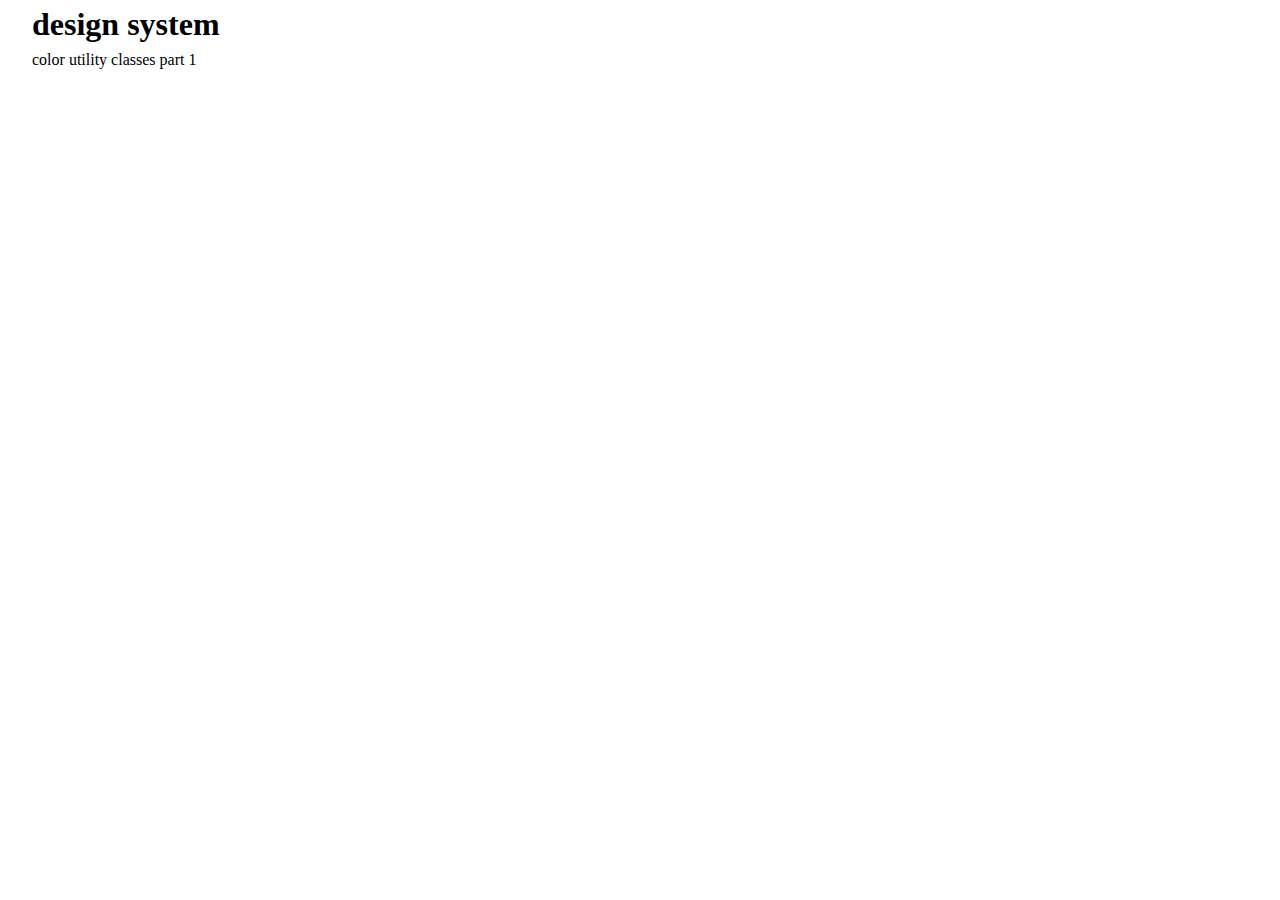
==== design-system.html @ 4968fc54 "color utility classes" ====
<!DOCTYPE html>
<html lang="en">
  <head>
    <meta charset="UTF-8" />
    <meta http-equiv="X-UA-Compatible" content="IE=edge" />
    <meta name="viewport" content="width=device-width, initial-scale=1.0" />
    <link rel="stylesheet" href="./index.css" />
    <title>Design System</title>
  </head>
  <body>
    <div class="container">
      <h1>design system</h1>
      <section id="colors"></section>
      <p>color utility classes part 1</p>
    </div>
  </body>
</html>
---- index.css ----
@charset "UTF-8";
/* Custom Properties begin */
:root {
  --clr-dark: 230 35% 7%;
  --clr-light: 231 77% 90%;
  --clr-white: 0 0% 100%;
}

/* Custom Properties end */
/* CSS Reset begin */
/* box sizing */
*,
*::before,
*::after {
  box-sizing: border-box;
}

/* margins */
body,
h1,
h2,
h3,
h4,
h5,
h6,
p,
figure,
picture {
  margin: 0;
}

/* set up the body */
body {
  /* browser's 1.4 deafult is too tight */
  line-height: 1.5;
  min-height: 100vh;
}

/* work with images easier */
img,
picture {
  max-width: 100%;
  display: block;
  border: none;
}

/* list styles */
ul[role="list"],
ol[role="list"] {
  list-style: none;
}

/* make forms easier */
input,
button,
textarea,
select {
  font: inherit;
}

textarea {
  resize: none;
}

button,
a {
  cursor: pointer;
  color: inherit;
}

/* remove animations for whom they turn it off #accessibility */
@media (prefers-reduced-motion: reduce) {
  *,
  *::before,
  *::after {
    animation-duration: 0.01ms !important;
    animation-iteration-count: 1 !important;
    transition-duration: 0.01ms !important;
    scroll-behavior: auto !important;
  }
}

/* CSS Reset end */
/* Utility Classes begin */
/*
• makes things modular
• does 1 thing only
*/
.flex {
  display: flex;
  /* Custom Property with a given default value */
  gap: var(--gap, 1rem);
}

.grid {
  display: grid;
  /* Custom Property with a given default value */
  gap: var(--gap, 1rem);
}

.container {
  margin: 0 auto;
  padding: 0 2em;
  max-width: 80rem;
}

/*
for screen reader technology
visually hide content from visually impaired users, but keep the content in the page (not in the flow)
display: none would take it out of the DOM
*/
.sr-only {
  position: absolute;
  width: 1px;
  height: 1px;
  padding: 0;
  margin: -1px;
  overflow: hidden;
  clip: rect(0, 0, 0, 0);
  white-space: nowrap;
  /* added line */
  border: 0;
}

/* Colors (of Utility Classes) */
/* Utility Classes end */
h1 {
  color: var(--clr-dark);
}
/*# sourceMappingURL=index.css.map */
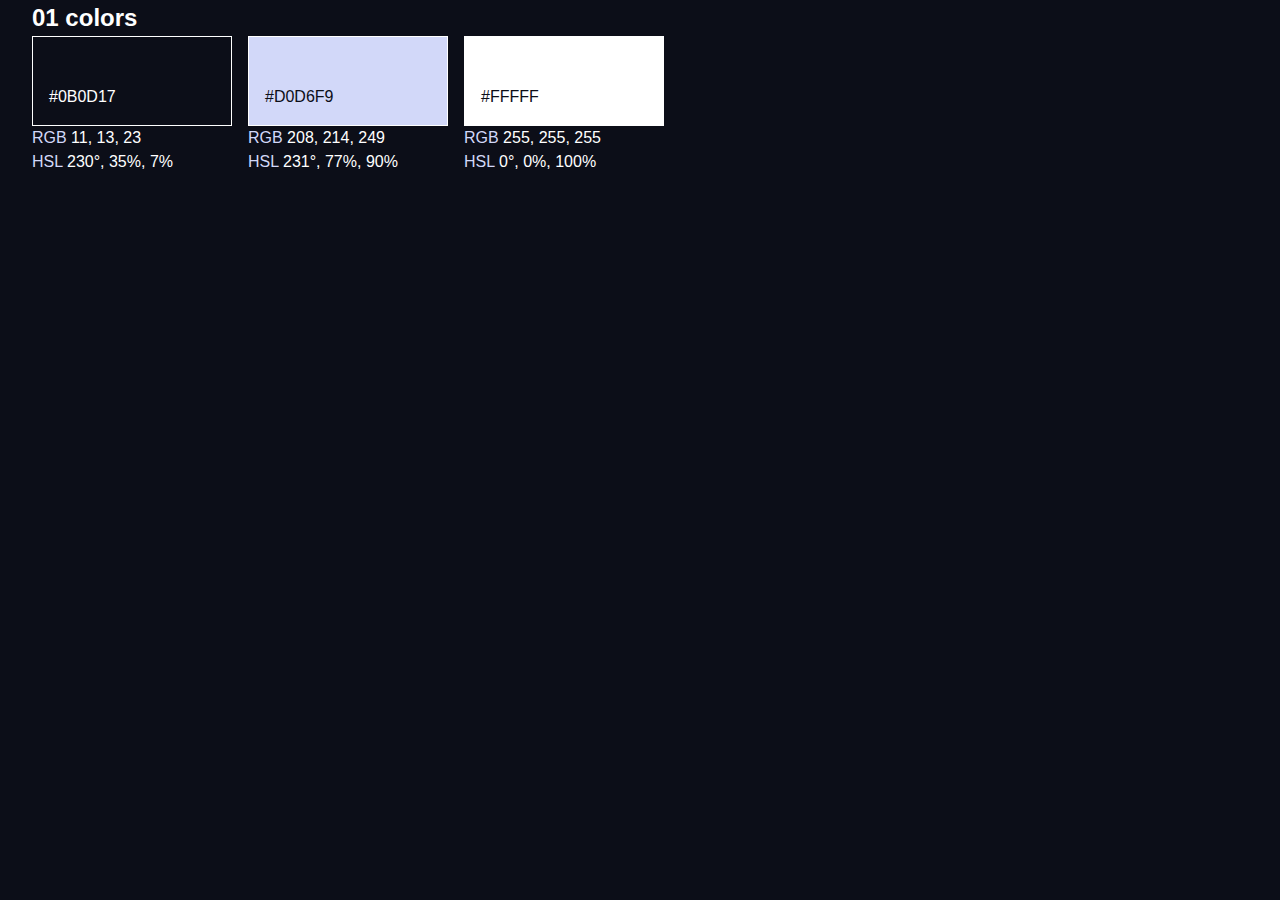
==== commit e379e46b: "use utility color classes" ====
--- a/design-system.html
+++ b/design-system.html
@@ -4,14 +4,29 @@
     <meta charset="UTF-8" />
     <meta http-equiv="X-UA-Compatible" content="IE=edge" />
     <meta name="viewport" content="width=device-width, initial-scale=1.0" />
-    <link rel="stylesheet" href="./index.css" />
+    <link rel="stylesheet" href="style.css" />
     <title>Design System</title>
   </head>
-  <body>
+  <body class="bg-dark text-white">
     <div class="container">
-      <h1>design system</h1>
-      <section id="colors"></section>
-      <p>color utility classes part 1</p>
+      <h2 style="display: block"><span>01</span> colors</h2>
+      <section id="colors" class="flex">
+        <div class="card-width">
+          <div style="padding: 3rem 1rem 1rem; border: 1px solid white">#0B0D17</div>
+          <p><span class="text-accent">RGB</span> 11, 13, 23</p>
+          <p><span class="text-accent">HSL</span> 230°, 35%, 7%</p>
+        </div>
+        <div class="card-width">
+          <div class="bg-accent text-dark" style="padding: 3rem 1rem 1rem; border: 1px solid white">#D0D6F9</div>
+          <p><span class="text-accent">RGB</span> 208, 214, 249</p>
+          <p><span class="text-accent">HSL</span> 231°, 77%, 90%</p>
+        </div>
+        <div class="card-width">
+          <div class="bg-white text-dark" style="padding: 3rem 1rem 1rem; border: 1px solid white">#FFFFF</div>
+          <p><span class="text-accent">RGB</span> 255, 255, 255</p>
+          <p><span class="text-accent">HSL</span> 0°, 0%, 100%</p>
+        </div>
+      </section>
     </div>
   </body>
 </html>
--- a/style.css
+++ b/style.css
@@ -0,0 +1,166 @@
+/* Custom Properties begin */
+
+:root {
+  --clr-dark: 230 35% 7%;
+  --clr-light: 231 77% 90%;
+  --clr-white: 0 0% 100%;
+}
+
+/* Custom Properties end */
+
+/* CSS Reset begin */
+
+/* box sizing */
+*,
+*::before,
+*::after {
+  box-sizing: border-box;
+}
+
+/* margins */
+body,
+h1,
+h2,
+h3,
+h4,
+h5,
+h6,
+p,
+figure,
+picture {
+  margin: 0;
+}
+
+/* set up the body */
+body {
+  /* browser's 1.4 deafult is too tight */
+  line-height: 1.5;
+  min-height: 100vh;
+}
+
+/* work with images easier */
+img,
+picture {
+  max-width: 100%;
+  display: block;
+  border: none;
+}
+
+/* list styles */
+ul[role="list"],
+ol[role="list"] {
+  list-style: none;
+}
+
+/* make forms easier */
+input,
+button,
+textarea,
+select {
+  font: inherit;
+}
+
+textarea {
+  resize: none;
+}
+
+button,
+a {
+  cursor: pointer;
+  color: inherit;
+}
+
+/* remove animations for whom they turn it off #accessibility */
+@media (prefers-reduced-motion: reduce) {
+  *,
+  *::before,
+  *::after {
+    animation-duration: 0.01ms !important;
+    animation-iteration-count: 1 !important;
+    transition-duration: 0.01ms !important;
+    scroll-behavior: auto !important;
+  }
+}
+
+/* CSS Reset end */
+
+@import url("https://fonts.googleapis.com/css2?family=Barlow+Condensed:ital,wght@0,300;0,400;0,500;0,600;0,700;1,300;1,400;1,500;1,600;1,700&display=swap");
+/* font-family: 'Barlow Condensed', sans-serif; */
+
+* {
+  font-family: "Barlow Condensed", sans-serif;
+}
+
+/* Utility Classes begin */
+
+/*
+• makes things modular
+• does 1 thing only
+*/
+
+.flex {
+  display: flex;
+  /* Custom Property with a given default value */
+  gap: var(--gap, 1rem);
+}
+
+.grid {
+  display: grid;
+  /* Custom Property with a given default value */
+  gap: var(--gap, 1rem);
+}
+
+.container {
+  margin: 0 auto;
+  padding: 0 2em;
+  max-width: 80rem;
+}
+
+.card-width {
+  width: 200px;
+}
+
+/*
+for screen reader technology
+visually hide content from visually impaired users, but keep the content in the page (not in the flow)
+display: none would take it out of the DOM
+*/
+.sr-only {
+  position: absolute;
+  width: 1px;
+  height: 1px;
+  padding: 0;
+  margin: -1px;
+  overflow: hidden;
+  clip: rect(0, 0, 0, 0);
+  white-space: nowrap; /* added line */
+  border: 0;
+}
+
+/* Colors (of Utility Classes) */
+
+.bg-dark {
+  background-color: hsl(var(--clr-dark));
+}
+.bg-accent {
+  background-color: hsl(var(--clr-light));
+}
+.bg-white {
+  background-color: hsl(var(--clr-white));
+}
+
+.example-component {
+  background-color: hsl(var(--clr-light) / 0.2);
+}
+
+.text-dark {
+  color: hsl(var(--clr-dark));
+}
+.text-accent {
+  color: hsl(var(--clr-light));
+}
+.text-white {
+  color: hsl(var(--clr-white));
+}
+
+/* Utility Classes end */
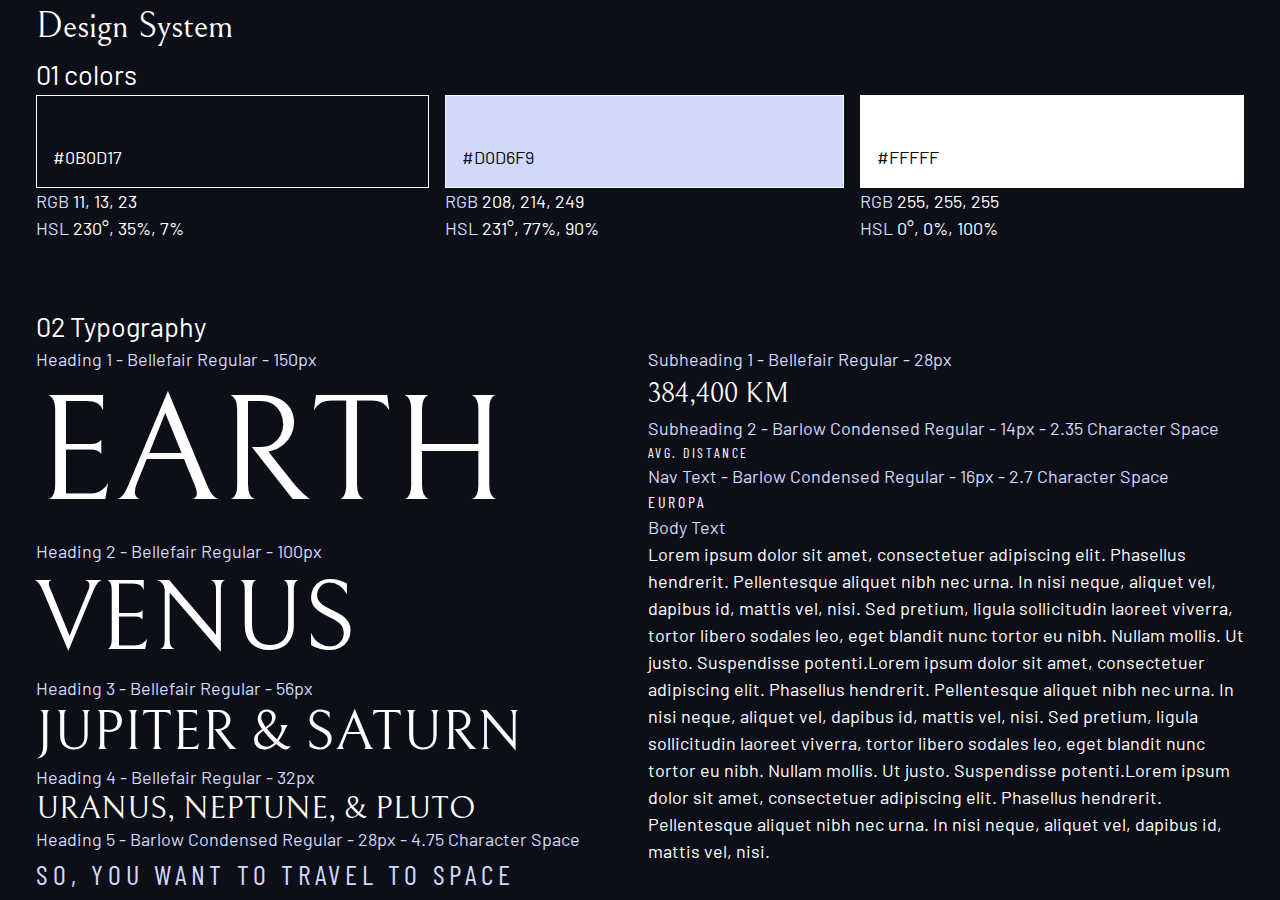
==== commit 3cc8d4af: "typography properties and classes" ====
--- a/design-system.html
+++ b/design-system.html
@@ -7,24 +7,91 @@
     <link rel="stylesheet" href="style.css" />
     <title>Design System</title>
   </head>
-  <body class="bg-dark text-white">
+  <body>
     <div class="container">
-      <h2 style="display: block"><span>01</span> colors</h2>
-      <section id="colors" class="flex">
-        <div class="card-width">
-          <div style="padding: 3rem 1rem 1rem; border: 1px solid white">#0B0D17</div>
-          <p><span class="text-accent">RGB</span> 11, 13, 23</p>
-          <p><span class="text-accent">HSL</span> 230°, 35%, 7%</p>
+      <h1 class="ff-serif">Design System</h1>
+
+      <section id="colors">
+        <h2><span>01</span> colors</h2>
+
+        <div class="flex">
+          <div class="card-width">
+            <div style="padding: 3rem 1rem 1rem; border: 1px solid white">#0B0D17</div>
+            <p><span class="text-accent">RGB</span> 11, 13, 23</p>
+            <p><span class="text-accent">HSL</span> 230°, 35%, 7%</p>
+          </div>
+
+          <div class="card-width">
+            <div class="bg-accent text-dark" style="padding: 3rem 1rem 1rem; border: 1px solid white">#D0D6F9</div>
+            <p><span class="text-accent">RGB</span> 208, 214, 249</p>
+            <p><span class="text-accent">HSL</span> 231°, 77%, 90%</p>
+          </div>
+
+          <div class="card-width">
+            <div class="bg-white text-dark" style="padding: 3rem 1rem 1rem; border: 1px solid white">#FFFFF</div>
+            <p><span class="text-accent">RGB</span> 255, 255, 255</p>
+            <p><span class="text-accent">HSL</span> 0°, 0%, 100%</p>
+          </div>
         </div>
-        <div class="card-width">
-          <div class="bg-accent text-dark" style="padding: 3rem 1rem 1rem; border: 1px solid white">#D0D6F9</div>
-          <p><span class="text-accent">RGB</span> 208, 214, 249</p>
-          <p><span class="text-accent">HSL</span> 231°, 77%, 90%</p>
-        </div>
-        <div class="card-width">
-          <div class="bg-white text-dark" style="padding: 3rem 1rem 1rem; border: 1px solid white">#FFFFF</div>
-          <p><span class="text-accent">RGB</span> 255, 255, 255</p>
-          <p><span class="text-accent">HSL</span> 0°, 0%, 100%</p>
+      </section>
+
+      <section id="typography" style="margin: 4rem 0">
+        <h2><span>02 </span>Typography</h2>
+
+        <div class="flex">
+          <div style="flex-basis: 100%">
+            <div>
+              <p class="text-accent">Heading 1 - Bellefair Regular - 150px</p>
+              <p class="ff-serif fs-900 uppercase">Earth</p>
+            </div>
+            <div>
+              <p class="text-accent">Heading 2 - Bellefair Regular - 100px</p>
+              <p class="ff-serif fs-800 uppercase">Venus</p>
+            </div>
+            <div>
+              <p class="text-accent">Heading 3 - Bellefair Regular - 56px</p>
+              <p class="ff-serif fs-700 uppercase">Jupiter & Saturn</p>
+            </div>
+            <div>
+              <p class="text-accent">Heading 4 - Bellefair Regular - 32px</p>
+              <p class="ff-serif fs-600 uppercase">Uranus, Neptune, & Pluto</p>
+            </div>
+            <div>
+              <p class="text-accent">Heading 5 - Barlow Condensed Regular - 28px - 4.75 Character Space</p>
+              <p class="ff-sans-cond fs-500 uppercase text-accent" style="letter-spacing: 4.75px">
+                So, you want to travel to space
+              </p>
+            </div>
+          </div>
+
+          <div style="flex-basis: 100%">
+            <div>
+              <p class="text-accent">Subheading 1 - Bellefair Regular - 28px</p>
+              <p class="ff-serif fs-500 uppercase">384,400 km</p>
+            </div>
+            <div>
+              <p class="text-accent">Subheading 2 - Barlow Condensed Regular - 14px - 2.35 Character Space</p>
+              <p class="ff-sans-cond fs-200 uppercase letter-spacing-3">Avg. Distance</p>
+            </div>
+            <div>
+              <p class="text-accent">Nav Text - Barlow Condensed Regular - 16px - 2.7 Character Space</p>
+              <p class="ff-sans-cond fs-300 uppercase letter-spacing-2">Europa</p>
+            </div>
+            <div>
+              <p class="text-accent">Body Text</p>
+              <p>
+                Lorem ipsum dolor sit amet, consectetuer adipiscing elit. Phasellus hendrerit. Pellentesque aliquet nibh
+                nec urna. In nisi neque, aliquet vel, dapibus id, mattis vel, nisi. Sed pretium, ligula sollicitudin
+                laoreet viverra, tortor libero sodales leo, eget blandit nunc tortor eu nibh. Nullam mollis. Ut justo.
+                Suspendisse potenti.Lorem ipsum dolor sit amet, consectetuer adipiscing elit. Phasellus hendrerit.
+                Pellentesque aliquet nibh nec urna. In nisi neque, aliquet vel, dapibus id, mattis vel, nisi. Sed
+                pretium, ligula sollicitudin laoreet viverra, tortor libero sodales leo, eget blandit nunc tortor eu
+                nibh. Nullam mollis. Ut justo. Suspendisse potenti.Lorem ipsum dolor sit amet, consectetuer adipiscing
+                elit. Phasellus hendrerit. Pellentesque aliquet nibh nec urna. In nisi neque, aliquet vel, dapibus id,
+                mattis vel, nisi.
+              </p>
+            </div>
+          </div>
         </div>
       </section>
     </div>
--- a/style.css
+++ b/style.css
@@ -1,9 +1,37 @@
+/* Fonts begin */
+
+@import url("https://fonts.googleapis.com/css2?family=Barlow+Condensed:ital,wght@0,300;0,400;0,500;0,600;0,700;1,300;1,400;1,500;1,600;1,700&display=swap");
+/* font-family: 'Barlow Condensed', sans-serif; */
+@import url("https://fonts.googleapis.com/css2?family=Barlow:ital,wght@0,300;0,400;0,500;0,600;0,700;1,300;1,400;1,500;1,600;1,700&family=Bellefair&display=swap");
+/*
+font-family: 'Barlow', sans-serif;
+font-family: 'Bellefair', serif;
+*/
+
+/* Fonts end */
+
 /* Custom Properties begin */
 
 :root {
+  /* colors */
   --clr-dark: 230 35% 7%;
   --clr-light: 231 77% 90%;
   --clr-white: 0 0% 100%;
+  /* rem vs px : for accessibility reasons */
+  /* px / 16 = rem */
+  /* font sizes */
+  --fs-900: 9.375rem;
+  --fs-800: 6.25rem;
+  --fs-700: 3.5rem;
+  --fs-600: 2rem;
+  --fs-500: 1.75rem;
+  --fs-400: 1.125rem;
+  --fs-300: 1rem;
+  --fs-200: 0.875rem;
+  /* font-families */
+  --ff-serif: "Bellefair", serif;
+  --ff-sans-cond: "Barlow Condensed", sans-serif;
+  --ff-sans-normal: "Barlow", sans-serif;
 }
 
 /* Custom Properties end */
@@ -84,11 +112,21 @@
 
 /* CSS Reset end */
 
-@import url("https://fonts.googleapis.com/css2?family=Barlow+Condensed:ital,wght@0,300;0,400;0,500;0,600;0,700;1,300;1,400;1,500;1,600;1,700&display=swap");
-/* font-family: 'Barlow Condensed', sans-serif; */
-
-* {
-  font-family: "Barlow Condensed", sans-serif;
+body {
+  background-color: hsl(var(--clr-dark));
+  color: hsl(var(--clr-white));
+  font-family: var(--ff-sans-normal);
+  font-size: var(--fs-400);
+}
+
+h1,
+h2,
+h3,
+h4,
+h5,
+h6,
+p {
+  font-weight: 400;
 }
 
 /* Utility Classes begin */
@@ -96,6 +134,7 @@
 /*
 • makes things modular
 • does 1 thing only
+• html can be more semantic
 */
 
 .flex {
@@ -117,7 +156,7 @@
 }
 
 .card-width {
-  width: 200px;
+  flex-grow: 1;
 }
 
 /*
@@ -163,4 +202,62 @@
   color: hsl(var(--clr-white));
 }
 
+/* Typography (of Utility Classes) */
+
+.ff-serif {
+  font-family: var(--ff-serif);
+}
+.ff-sans-cond {
+  font-family: var(--ff-sans-cond);
+}
+.ff-sans-normal {
+  font-family: var(--ff-sans-normal);
+}
+
+.letter-spacing-1 {
+  letter-spacing: 4.75px;
+}
+.letter-spacing-2 {
+  letter-spacing: 2.7px;
+}
+.letter-spacing-3 {
+  letter-spacing: 2.35px;
+}
+
+.uppercase {
+  text-transform: uppercase;
+}
+
+.fs-900 {
+  font-size: var(--fs-900);
+}
+.fs-800 {
+  font-size: var(--fs-800);
+}
+.fs-700 {
+  font-size: var(--fs-700);
+}
+.fs-600 {
+  font-size: var(--fs-600);
+}
+.fs-500 {
+  font-size: var(--fs-500);
+}
+.fs-400 {
+  font-size: var(--fs-400);
+}
+.fs-300 {
+  font-size: var(--fs-300);
+}
+.fs-200 {
+  font-size: var(--fs-200);
+}
+
+.fs-900,
+.fs-800,
+.fs-700,
+.fs-600 {
+  line-height: 1.1;
+}
+
 /* Utility Classes end */
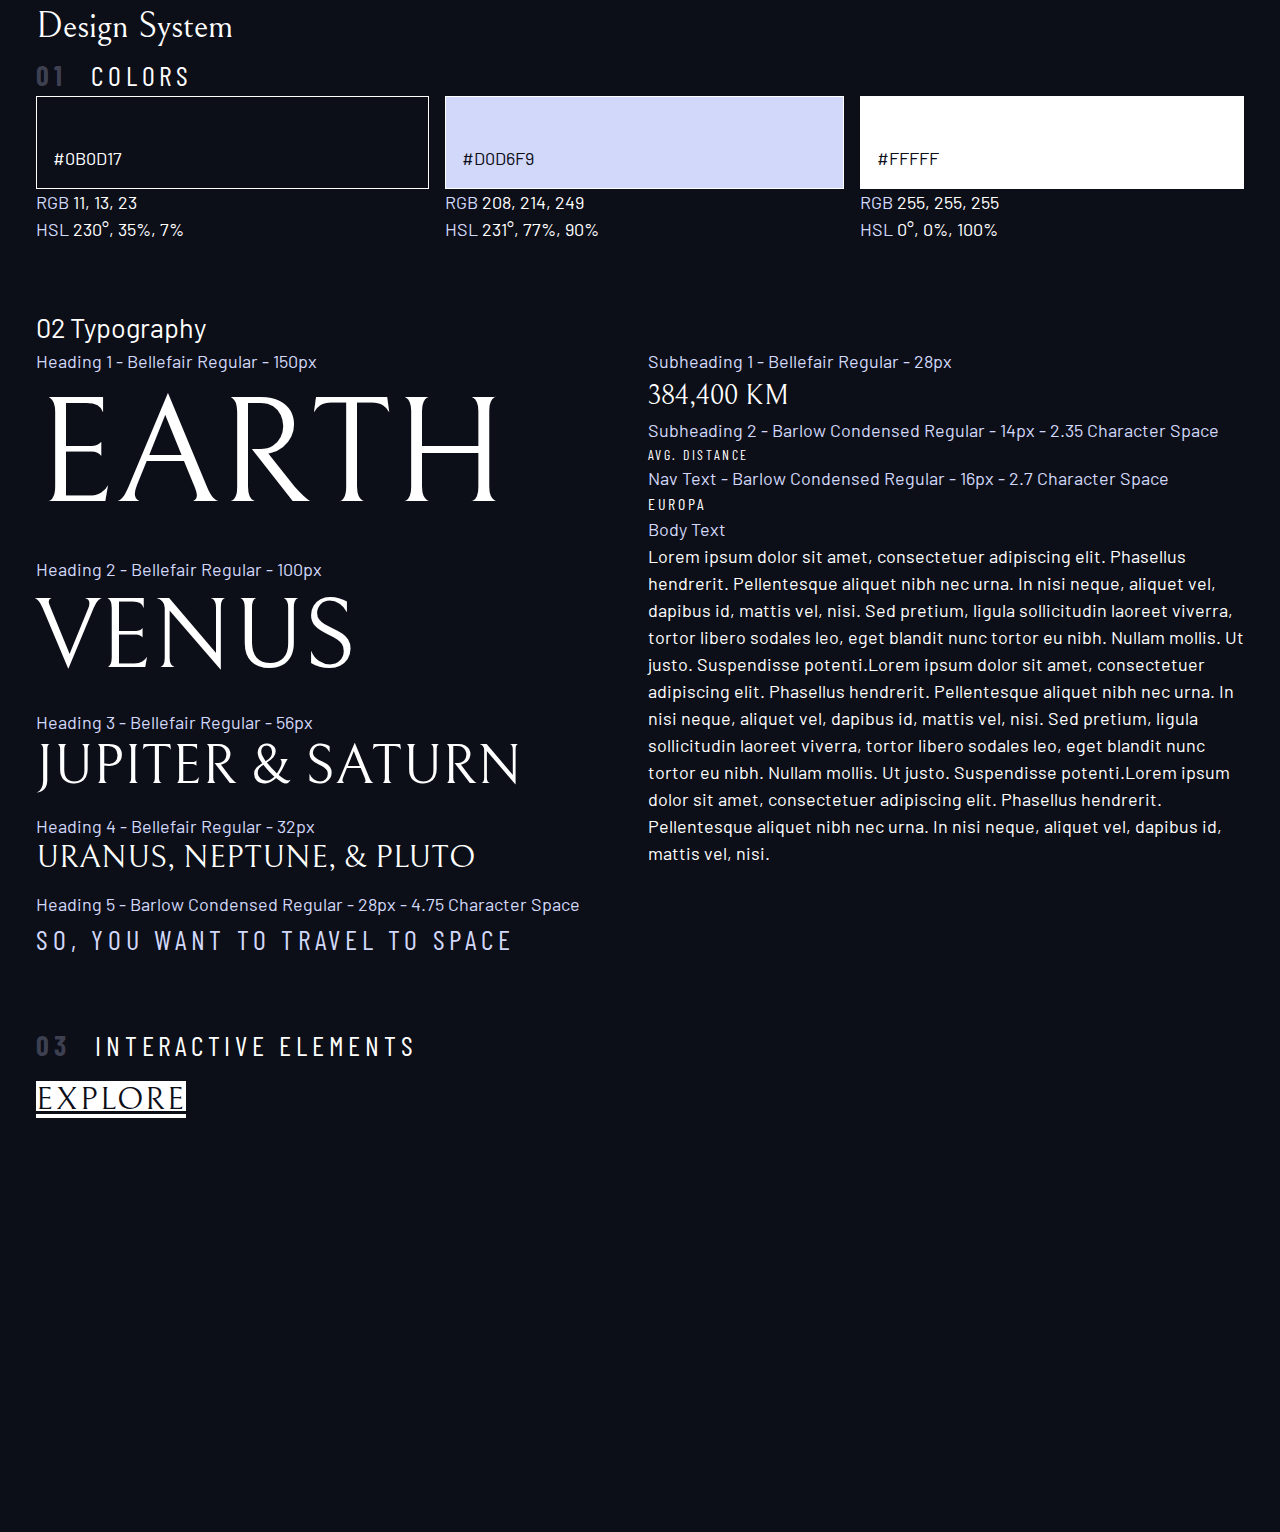
==== commit 3dd709e6: "begin components" ====
--- a/design-system.html
+++ b/design-system.html
@@ -12,7 +12,7 @@
       <h1 class="ff-serif">Design System</h1>
 
       <section id="colors">
-        <h2><span>01</span> colors</h2>
+        <h2 class="numbered-title"><span>01</span> colors</h2>
 
         <div class="flex">
           <div class="card-width">
@@ -39,7 +39,7 @@
         <h2><span>02 </span>Typography</h2>
 
         <div class="flex">
-          <div style="flex-basis: 100%">
+          <div class="flow" style="flex-basis: 100%">
             <div>
               <p class="text-accent">Heading 1 - Bellefair Regular - 150px</p>
               <p class="ff-serif fs-900 uppercase">Earth</p>
@@ -94,6 +94,30 @@
           </div>
         </div>
       </section>
+
+      <section class="flow" id="interactive-elements">
+        <h2 class="numbered-title"><span>03</span> Interactive elements</h2>
+
+        <!-- navigation -->
+        <div></div>
+
+        <div class="flex">
+          <div>
+            <!-- explore button -->
+            <a href="#" class="large-button bg-white ff-serif text-dark fs-600 uppercase" style="letter-spacing: 2px"
+              >Explore</a
+            >
+          </div>
+
+          <div style="margin-bottom: 50vh">
+            <!-- Tabs -->
+
+            <!-- Dots -->
+
+            <!-- Numbers -->
+          </div>
+        </div>
+      </section>
     </div>
   </body>
 </html>
--- a/style.css
+++ b/style.css
@@ -1,4 +1,6 @@
-/* Fonts begin */
+/* === === === */
+/* FONTS */
+/* === === === */
 
 @import url("https://fonts.googleapis.com/css2?family=Barlow+Condensed:ital,wght@0,300;0,400;0,500;0,600;0,700;1,300;1,400;1,500;1,600;1,700&display=swap");
 /* font-family: 'Barlow Condensed', sans-serif; */
@@ -10,7 +12,9 @@
 
 /* Fonts end */
 
-/* Custom Properties begin */
+/* === === === */
+/* CUSTOM PROPERTIES */
+/* === === === */
 
 :root {
   /* colors */
@@ -36,7 +40,9 @@
 
 /* Custom Properties end */
 
-/* CSS Reset begin */
+/* === === === */
+/* CSS RESET */
+/* === === === */
 
 /* box sizing */
 *,
@@ -129,7 +135,9 @@
   font-weight: 400;
 }
 
-/* Utility Classes begin */
+/* === === === */
+/* UTILITY CLASSES */
+/* === === === */
 
 /*
 • makes things modular
@@ -147,6 +155,10 @@
   display: grid;
   /* Custom Property with a given default value */
   gap: var(--gap, 1rem);
+}
+
+.flow > *:not(:first-child) {
+  margin-top: 1rem;
 }
 
 .container {
@@ -260,4 +272,24 @@
   line-height: 1.1;
 }
 
+/* this is a "Utility Class Plus", special use-case */
+
+.numbered-title {
+  font-family: var(--ff-sans-cond);
+  font-size: var(--fs-500);
+  letter-spacing: 4.75px;
+  text-transform: uppercase;
+  color: hsl(var(--clr-white));
+}
+
+.numbered-title span {
+  margin-right: 0.5em;
+  font-weight: 700;
+  color: hsl(var(--clr-light) / 0.25);
+}
+
 /* Utility Classes end */
+
+/* === === === */
+/* COMPONENTS */
+/* === === === */
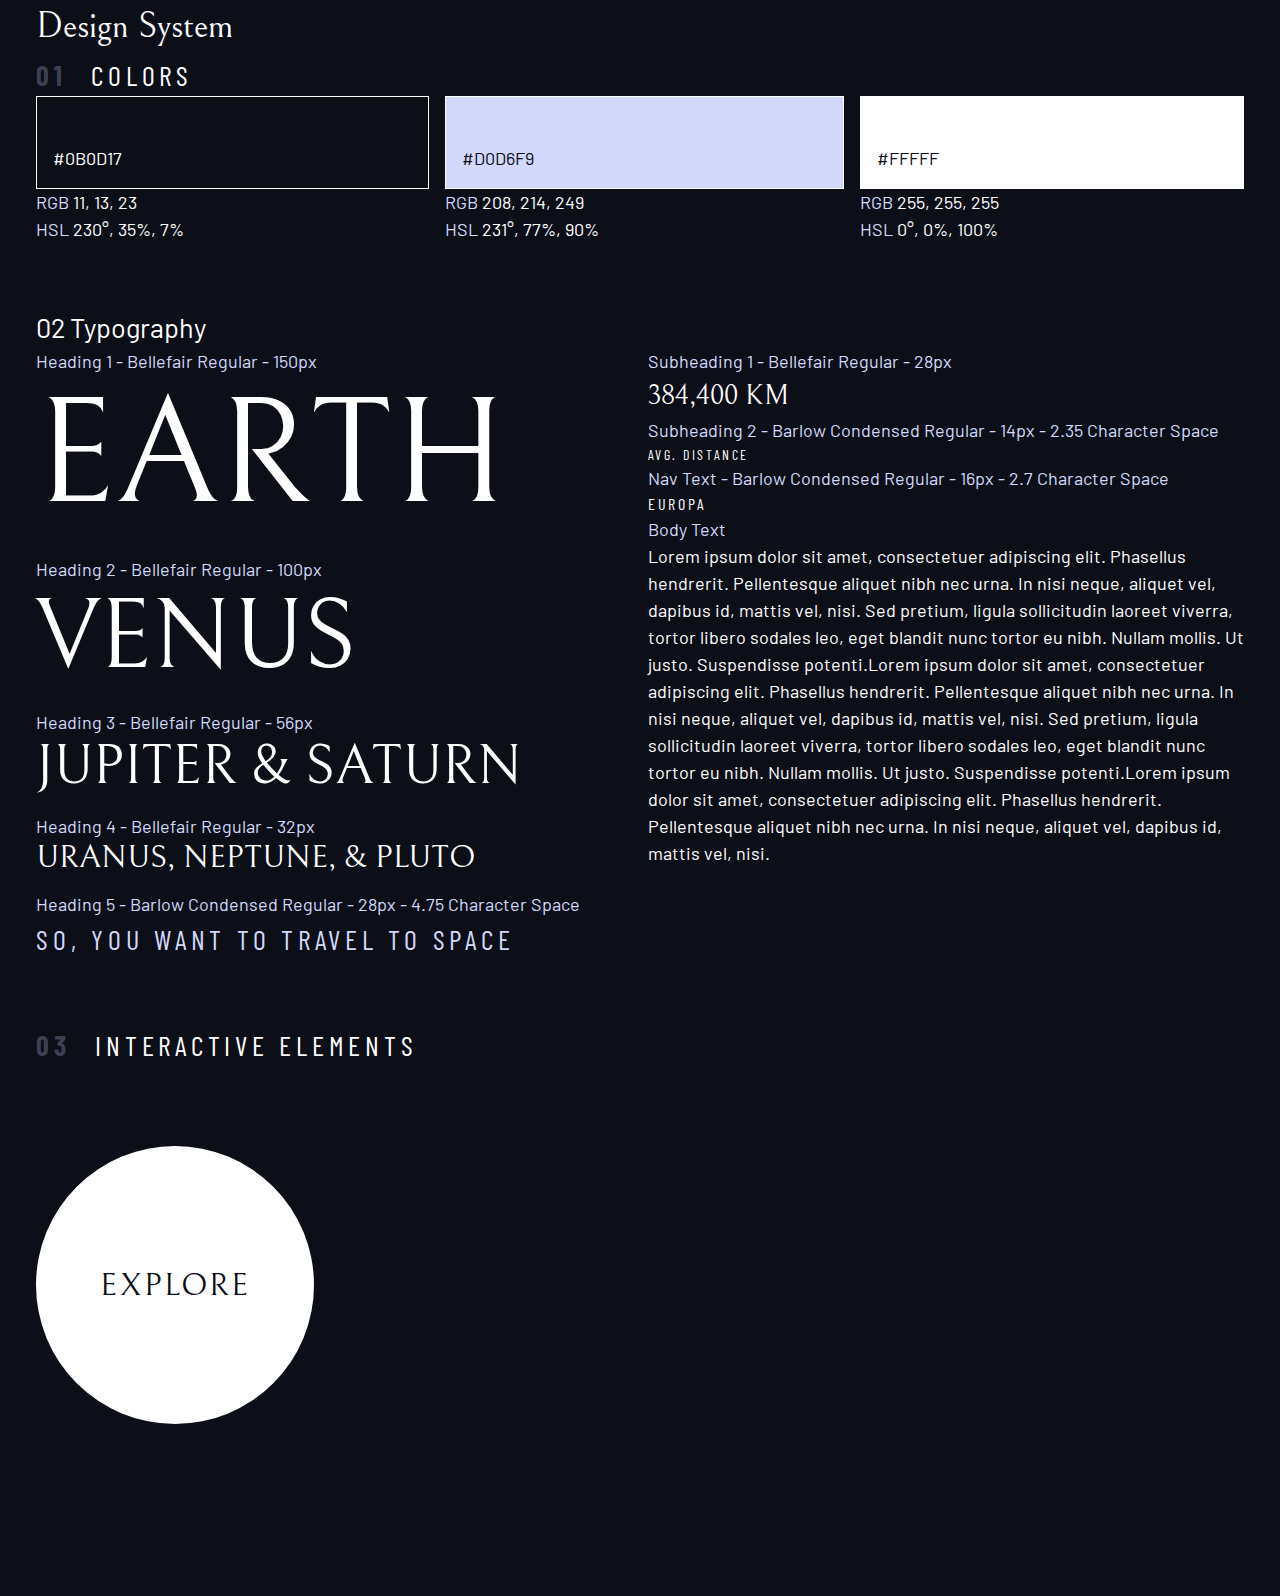
==== commit e2679780: "animate large button component" ====
--- a/design-system.html
+++ b/design-system.html
@@ -101,7 +101,7 @@
         <!-- navigation -->
         <div></div>
 
-        <div class="flex">
+        <div style="margin-top: 5rem" class="flex">
           <div>
             <!-- explore button -->
             <a href="#" class="large-button bg-white ff-serif text-dark fs-600 uppercase" style="letter-spacing: 2px"
--- a/style.css
+++ b/style.css
@@ -293,3 +293,39 @@
 /* === === === */
 /* COMPONENTS */
 /* === === === */
+
+.large-button {
+  position: relative;
+  z-index: 1;
+
+  display: grid;
+  /* <a> is inline element so padding wont work on it */
+  align-items: center;
+  justify-items: center;
+  padding: 0 2em;
+  aspect-ratio: 1;
+  border-radius: 50%;
+
+  text-decoration: none;
+}
+
+.large-button::after {
+  content: "";
+
+  position: absolute;
+  z-index: -1;
+  width: 100%;
+  height: 100%;
+
+  background: hsl(var(--clr-white) / 0.15);
+  border-radius: 50%;
+  opacity: 0;
+
+  transition: opacity 500ms linear, transform 750ms ease-in-out;
+}
+
+.large-button:hover::after,
+.large-button:focus::after {
+  opacity: 1;
+  transform: scale(1.5);
+}
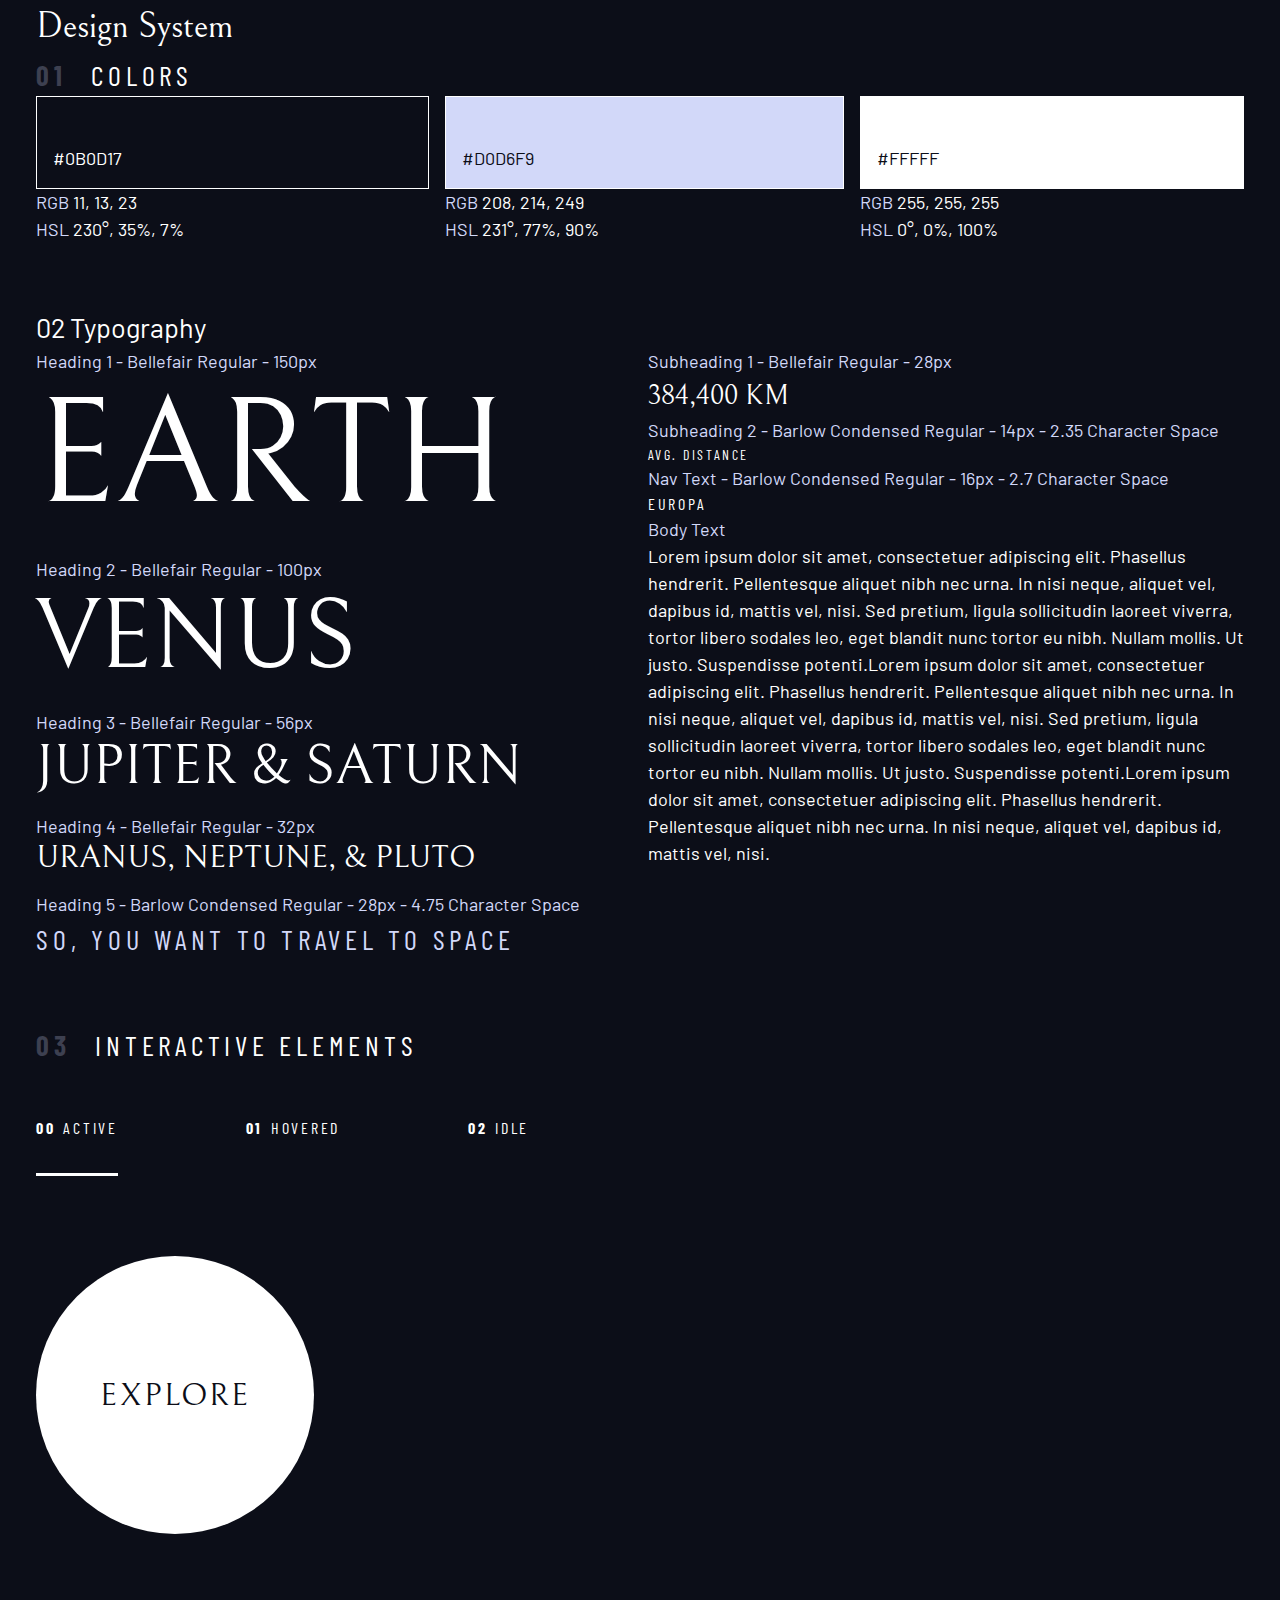
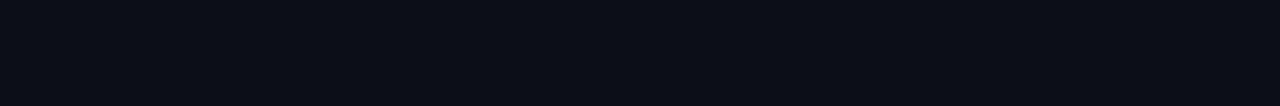
==== commit a165b316: "navbar in progress" ====
--- a/design-system.html
+++ b/design-system.html
@@ -99,7 +99,27 @@
         <h2 class="numbered-title"><span>03</span> Interactive elements</h2>
 
         <!-- navigation -->
-        <div></div>
+        <div>
+          <nav>
+            <ul class="primary-navigation underline-indicators flex">
+              <li class="active">
+                <a class="uppercase letter-spacing-2 text-white ff-sans-cond fs-300 letter-spacing-2" href="#"
+                  ><span>00</span>Active</a
+                >
+              </li>
+              <li>
+                <a class="uppercase letter-spacing-2 text-white ff-sans-cond fs-300 letter-spacing-2" href="#"
+                  ><span>01</span>Hovered</a
+                >
+              </li>
+              <li>
+                <a class="uppercase letter-spacing-2 text-white ff-sans-cond fs-300 letter-spacing-2" href="#"
+                  ><span>02</span>Idle</a
+                >
+              </li>
+            </ul>
+          </nav>
+        </div>
 
         <div style="margin-top: 5rem" class="flex">
           <div>
--- a/style.css
+++ b/style.css
@@ -16,6 +16,7 @@
 /* CUSTOM PROPERTIES */
 /* === === === */
 
+/* create global variables inside :root */
 :root {
   /* colors */
   --clr-dark: 230 35% 7%;
@@ -329,3 +330,37 @@
   opacity: 1;
   transform: scale(1.5);
 }
+
+.primary-navigation {
+  padding: 0;
+  margin: 0;
+  /* itt csak modositom a .flex classbol orokolt --gap valtozot */
+  --gap: 8rem;
+  --underline-gap: 2rem;
+
+  list-style: none;
+}
+
+.primary-navigation a {
+  text-decoration: none;
+}
+
+.primary-navigation a span {
+  margin-right: 0.5em;
+  font-weight: 700;
+}
+
+/* selecting all direct child elements */
+.underline-indicators > * {
+  padding: var(--underline-gap, 1rem) 0;
+  border-bottom: 0.2rem solid hsl(var(--clr-white) / 0);
+}
+
+.underline-indicators > *:hover,
+.underline-indicators > *:focus {
+  border-color: hsl(var(--clr-white) / 0.5);
+}
+
+.underline-indicators > .active {
+  border-color: hsl(var(--clr-white));
+}
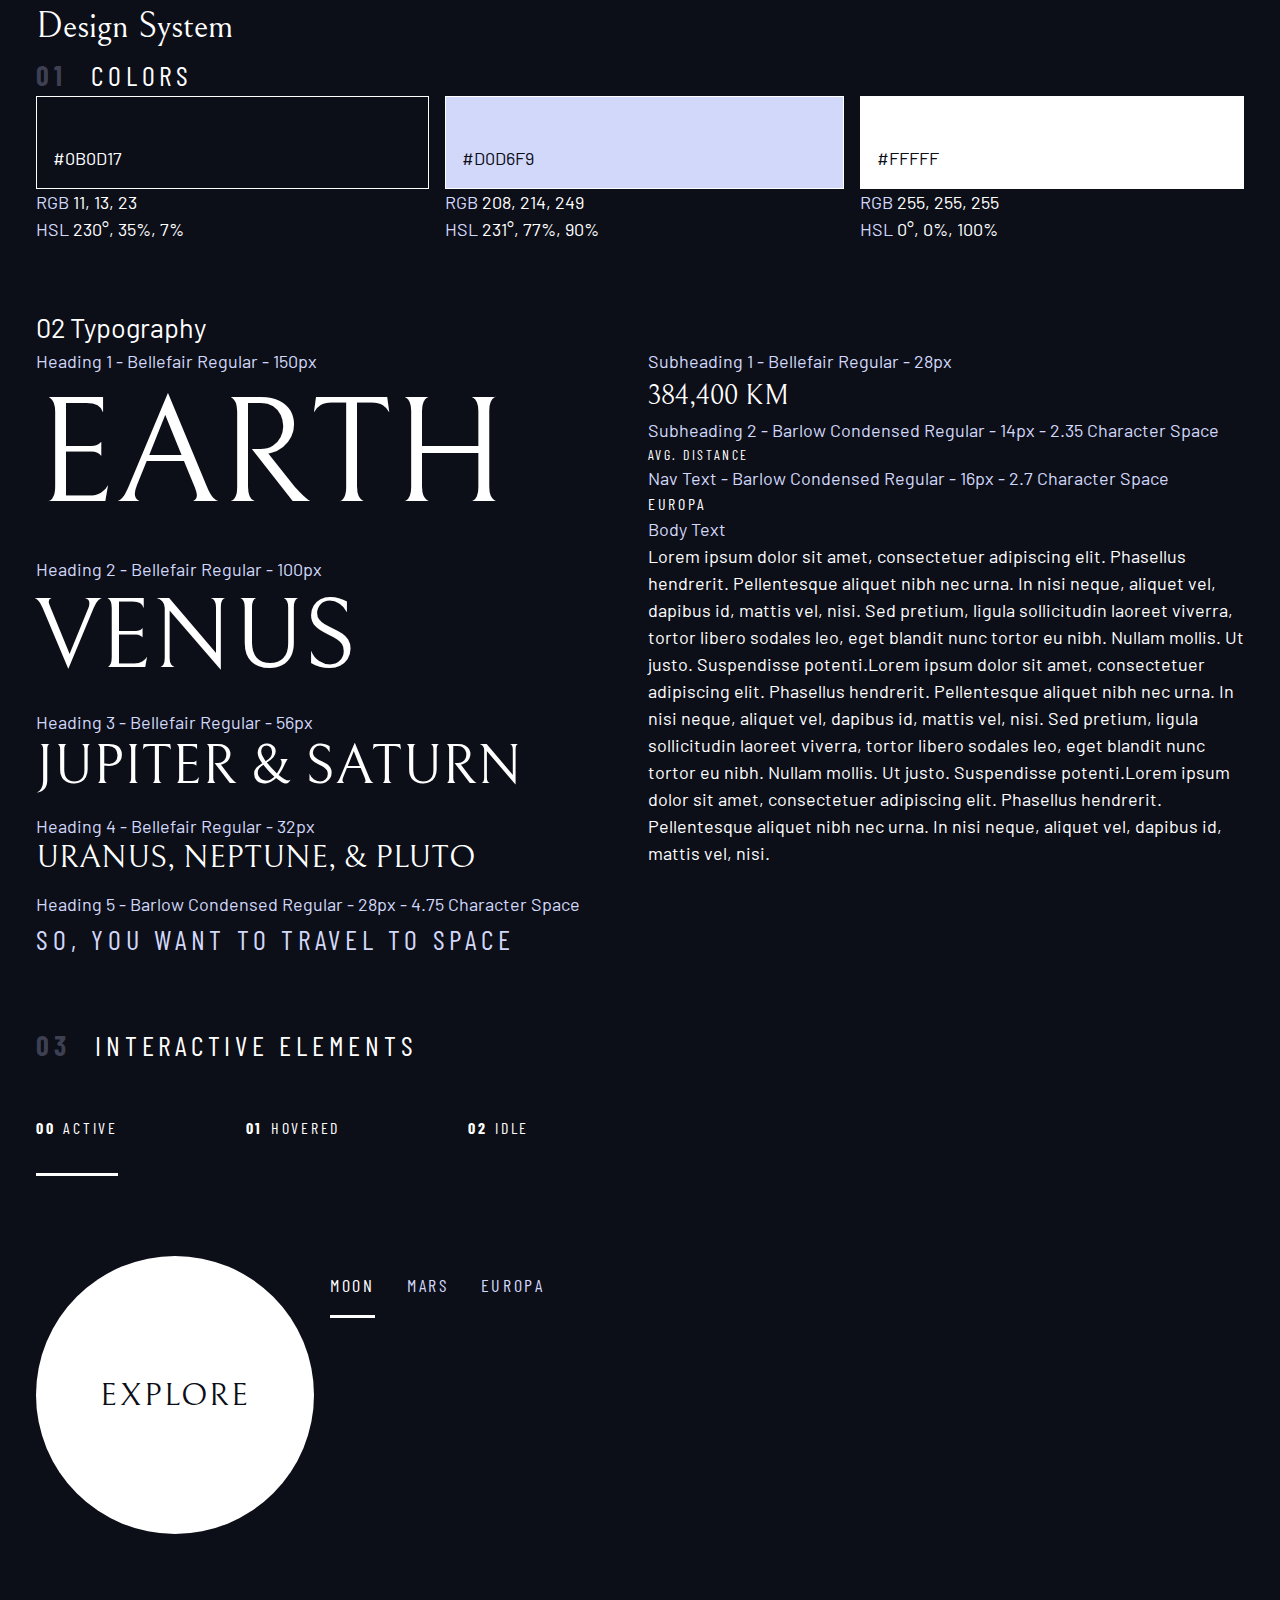
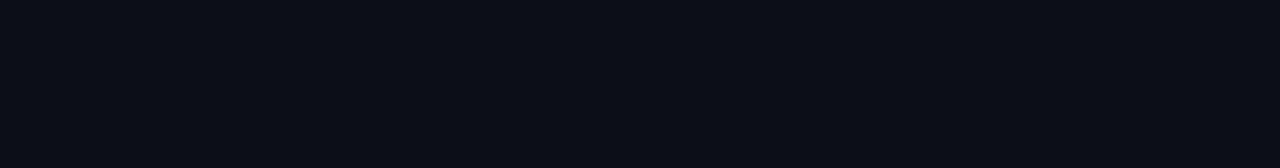
==== commit 54ccc289: "recover and restart" ====
--- a/design-system.html
+++ b/design-system.html
@@ -131,6 +131,17 @@
 
           <div style="margin-bottom: 50vh">
             <!-- Tabs -->
+            <div class="tab-list underline-indicators flex">
+              <button aria-selected="true" class="uppercase text-accent bg-dark letter-spacing-2 ff-sans-cond">
+                Moon
+              </button>
+              <button aria-selected="false" class="uppercase text-accent bg-dark letter-spacing-2 ff-sans-cond">
+                Mars
+              </button>
+              <button aria-selected="false" class="uppercase text-accent bg-dark letter-spacing-2 ff-sans-cond">
+                Europa
+              </button>
+            </div>
 
             <!-- Dots -->
 
--- a/style.css
+++ b/style.css
@@ -353,7 +353,9 @@
 /* selecting all direct child elements */
 .underline-indicators > * {
   padding: var(--underline-gap, 1rem) 0;
+  border: 0;
   border-bottom: 0.2rem solid hsl(var(--clr-white) / 0);
+  cursor: pointer;
 }
 
 .underline-indicators > *:hover,
@@ -361,6 +363,12 @@
   border-color: hsl(var(--clr-white) / 0.5);
 }
 
-.underline-indicators > .active {
+.underline-indicators > .active,
+.underline-indicators > [aria-selected="true"] {
+  color: hsl(var(--clr-white));
   border-color: hsl(var(--clr-white));
 }
+
+.tab-list {
+  --gap: 2rem;
+}
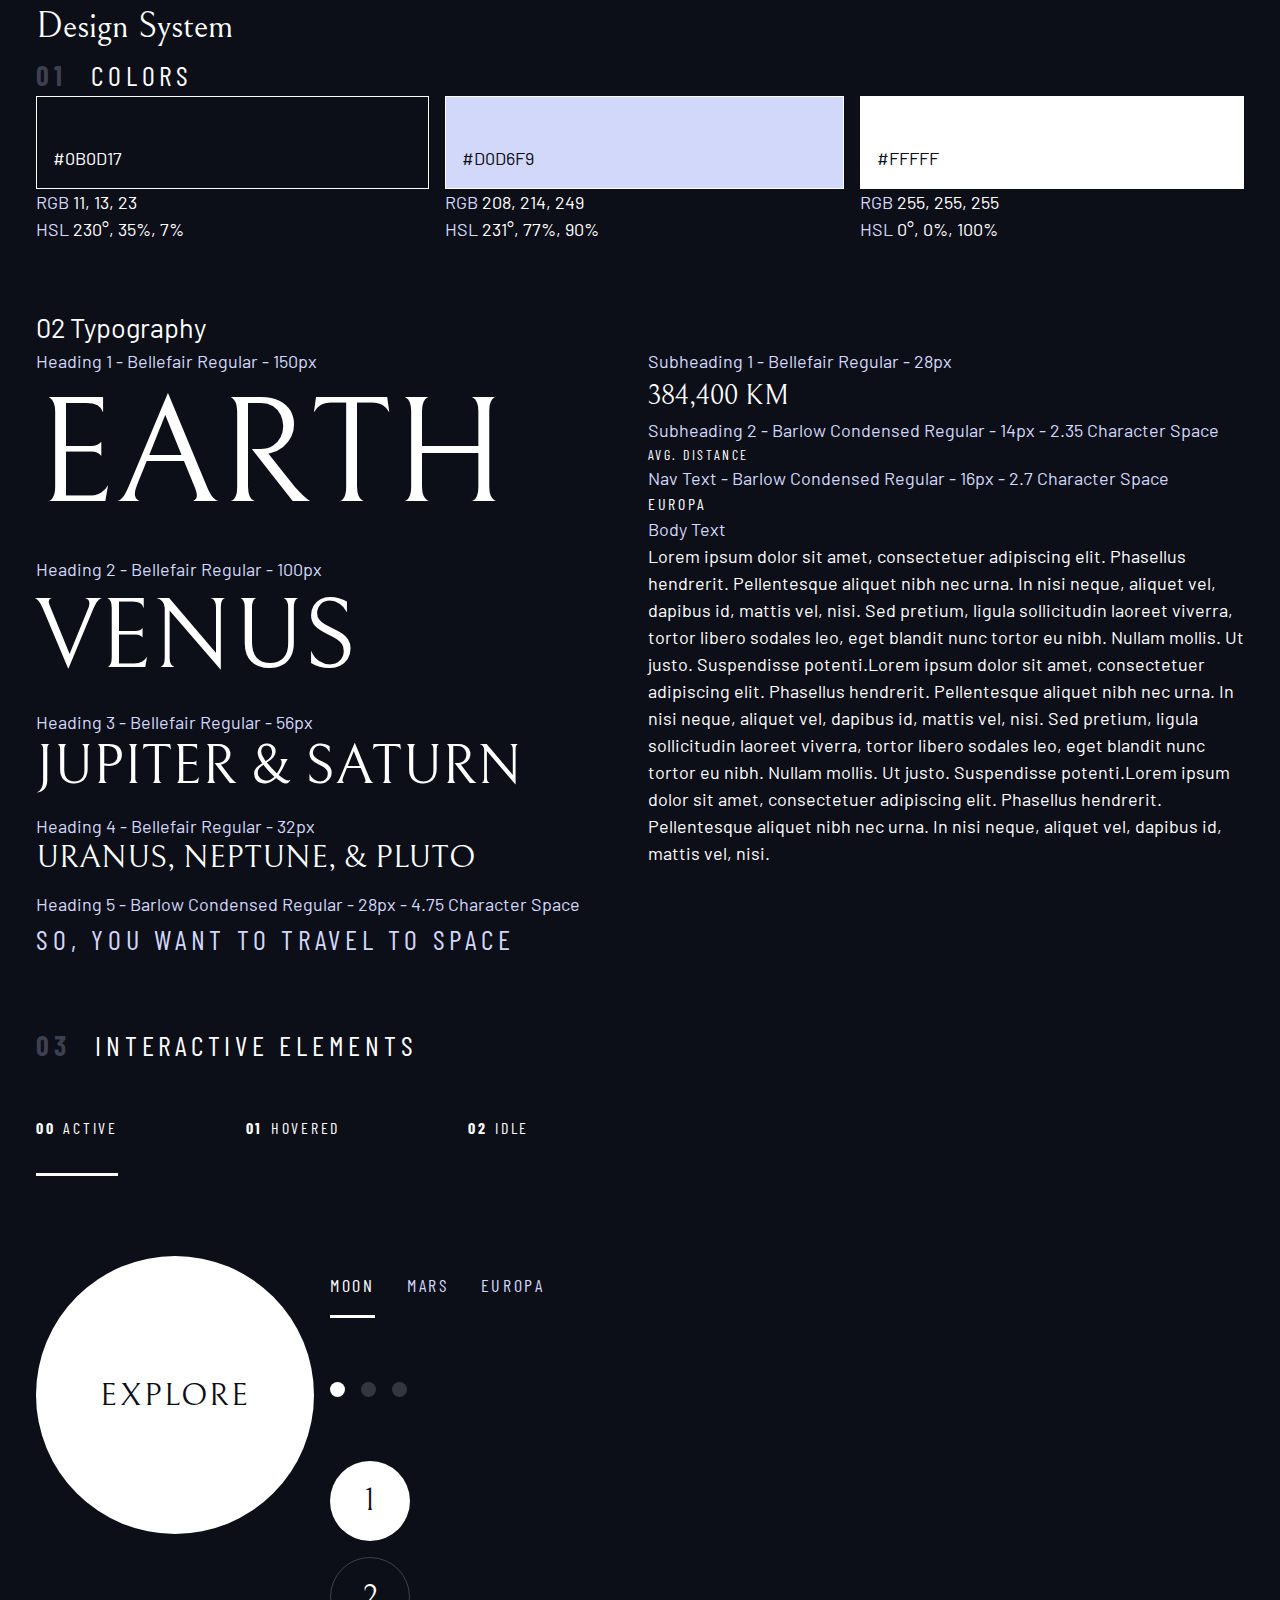
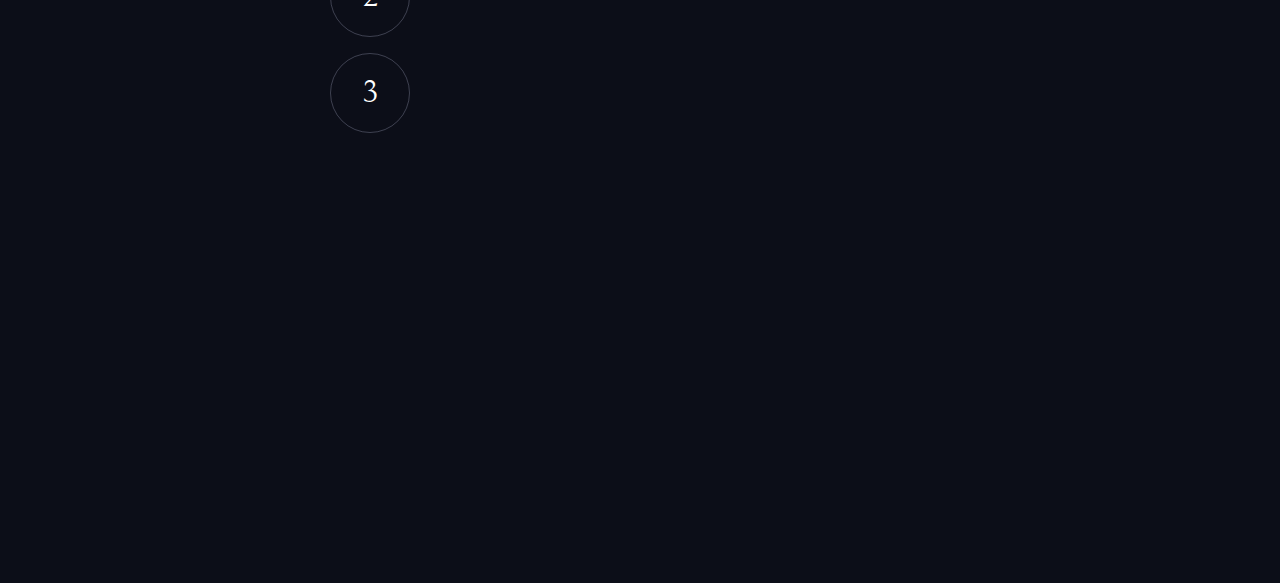
==== commit 3f29b7b7: "dot and numbered indicators" ====
--- a/design-system.html
+++ b/design-system.html
@@ -129,7 +129,7 @@
             >
           </div>
 
-          <div style="margin-bottom: 50vh">
+          <div class="flow" style="margin-bottom: 50vh; --flow-space: 4rem">
             <!-- Tabs -->
             <div class="tab-list underline-indicators flex">
               <button aria-selected="true" class="uppercase text-accent bg-dark letter-spacing-2 ff-sans-cond">
@@ -144,8 +144,17 @@
             </div>
 
             <!-- Dots -->
-
+            <div class="dot-indicators flex">
+              <button aria-selected="true"><span class="sr-only">Slide title</span></button>
+              <button aria-selected="false"><span class="sr-only">Slide title</span></button>
+              <button aria-selected="false"><span class="sr-only">Slide title</span></button>
+            </div>
             <!-- Numbers -->
+            <div class="numbered-indicators flex" style="flex-direction: column">
+              <button aria-selected="true" class="">1</button>
+              <button aria-selected="false" class="">2</button>
+              <button aria-selected="false" class="">3</button>
+            </div>
           </div>
         </div>
       </section>
--- a/style.css
+++ b/style.css
@@ -159,7 +159,7 @@
 }
 
 .flow > *:not(:first-child) {
-  margin-top: 1rem;
+  margin-top: var(--flow-space, 1rem);
 }
 
 .container {
@@ -372,3 +372,47 @@
 .tab-list {
   --gap: 2rem;
 }
+
+.dot-indicators > * {
+  width: 15px;
+  height: 15px;
+
+  border-radius: 50%;
+  border: 0;
+  background-color: hsl(var(--clr-white) / 0.17);
+  cursor: pointer;
+}
+
+.dot-indicators > *:hover,
+.dot-indicators > *:focus {
+  background-color: hsl(var(--clr-white) / 0.5);
+}
+
+.dot-indicators > [aria-selected="true"] {
+  background-color: hsl(var(--clr-white) / 1);
+}
+
+.numbered-indicators > * {
+  width: 80px;
+  height: 80px;
+
+  border-radius: 50%;
+  border: 1px solid hsl(var(--clr-light) / 0.25);
+  background-color: hsl(var(--clr-white) / 0);
+  cursor: pointer;
+
+  color: var(--clr-white);
+  font-family: var(--ff-serif);
+  font-size: var(--fs-600);
+}
+
+.numbered-indicators > *:hover,
+.numbered-indicators > *:focus {
+  border: 2px solid hsl(var(--clr-light) / 1);
+}
+
+.numbered-indicators > [aria-selected="true"] {
+  background-color: hsl(var(--clr-white) / 1);
+  color: hsl(var(--clr-dark));
+  border: 0;
+}
